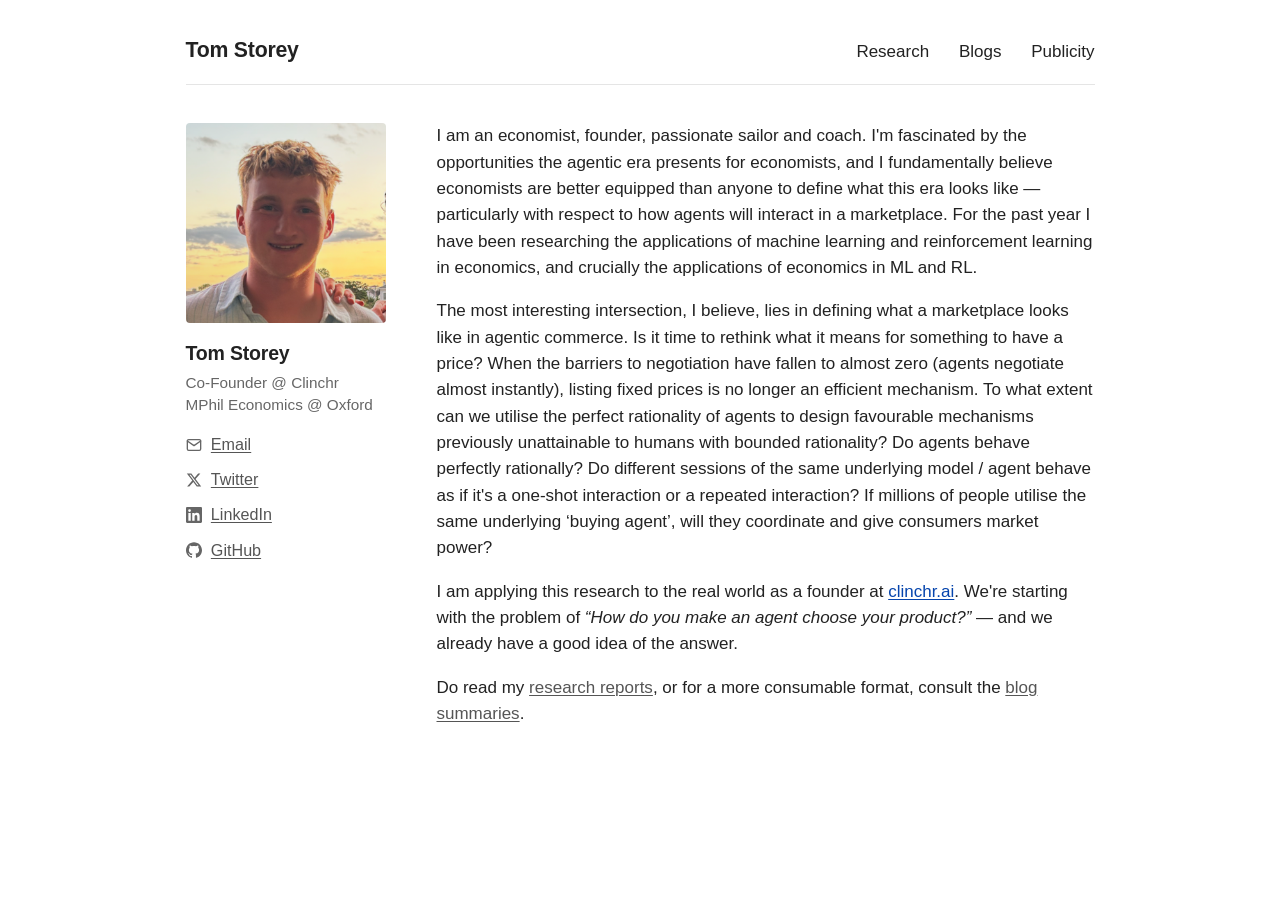
==== index.html @ 25d8ff37 "Homepage design - other pages saved for later date" ====
<!doctype html>
<html lang="en">
<head>
  <meta charset="utf-8">
  <meta name="viewport" content="width=device-width, initial-scale=1">
  <title>Tom Storey</title>
  <meta name="description" content="Tom Storey — Co-Founder at Clinchr, MPhil Economics at Oxford. Researching the intersection of economics, machine learning, and agentic commerce.">
  <link rel="stylesheet" href="style.css">
</head>
<body>
  <div class="container">

    <header class="site-header">
      <div class="site-name"><a href="index.html">Tom Storey</a></div>
      <nav class="site-nav">
        <a href="research.html">Research</a>
        <a href="blogs.html">Blogs</a>
        <a href="publicity.html">Publicity</a>
      </nav>
    </header>

    <div class="layout">

      <aside class="sidebar">
        <img src="images/profile.jpg" alt="Tom Storey">
        <p class="name">Tom Storey</p>
        <p class="roles">
          <span>Co-Founder @ Clinchr</span>
          <span>MPhil Economics @ Oxford</span>
        </p>
        <ul>
          <li>
            <a href="mailto:tom@clinchr.ai">
              <svg xmlns="http://www.w3.org/2000/svg" width="16" height="16" viewBox="0 0 24 24" fill="none" stroke="currentColor" stroke-width="2" stroke-linecap="round" stroke-linejoin="round" aria-hidden="true"><path d="M4 4h16c1.1 0 2 .9 2 2v12c0 1.1-.9 2-2 2H4c-1.1 0-2-.9-2-2V6c0-1.1.9-2 2-2z"/><polyline points="22,6 12,13 2,6"/></svg>
              Email
            </a>
          </li>
          <li>
            <a href="https://x.com/TomStoreyEcon">
              <svg xmlns="http://www.w3.org/2000/svg" width="16" height="16" viewBox="0 0 24 24" fill="currentColor" aria-hidden="true"><path d="M18.244 2.25h3.308l-7.227 8.26 8.502 11.24H16.17l-5.214-6.817L4.99 21.75H1.68l7.73-8.835L1.254 2.25H8.08l4.713 6.231zm-1.161 17.52h1.833L7.084 4.126H5.117z"/></svg>
              Twitter
            </a>
          </li>
          <li>
            <a href="https://www.linkedin.com/in/tom-storey1">
              <svg xmlns="http://www.w3.org/2000/svg" width="16" height="16" viewBox="0 0 24 24" fill="currentColor" aria-hidden="true"><path d="M20.447 20.452h-3.554v-5.569c0-1.328-.027-3.037-1.852-3.037-1.853 0-2.136 1.445-2.136 2.939v5.667H9.351V9h3.414v1.561h.046c.477-.9 1.637-1.85 3.37-1.85 3.601 0 4.267 2.37 4.267 5.455v6.286zM5.337 7.433a2.062 2.062 0 01-2.063-2.065 2.063 2.063 0 112.063 2.065zm1.782 13.019H3.555V9h3.564v11.452zM22.225 0H1.771C.792 0 0 .774 0 1.729v20.542C0 23.227.792 24 1.771 24h20.451C23.2 24 24 23.227 24 22.271V1.729C24 .774 23.2 0 22.222 0h.003z"/></svg>
              LinkedIn
            </a>
          </li>
          <li>
            <a href="https://github.com/t-storey">
              <svg xmlns="http://www.w3.org/2000/svg" width="16" height="16" viewBox="0 0 24 24" fill="currentColor" aria-hidden="true"><path d="M12 .297c-6.63 0-12 5.373-12 12 0 5.303 3.438 9.8 8.205 11.385.6.113.82-.258.82-.577 0-.285-.01-1.04-.015-2.04-3.338.724-4.042-1.61-4.042-1.61C4.422 18.07 3.633 17.7 3.633 17.7c-1.087-.744.084-.729.084-.729 1.205.084 1.838 1.236 1.838 1.236 1.07 1.835 2.809 1.305 3.495.998.108-.776.417-1.305.76-1.605-2.665-.3-5.466-1.332-5.466-5.93 0-1.31.465-2.38 1.235-3.22-.135-.303-.54-1.523.105-3.176 0 0 1.005-.322 3.3 1.23.96-.267 1.98-.399 3-.405 1.02.006 2.04.138 3 .405 2.28-1.552 3.285-1.23 3.285-1.23.645 1.653.24 2.873.12 3.176.765.84 1.23 1.91 1.23 3.22 0 4.61-2.805 5.625-5.475 5.92.42.36.81 1.096.81 2.22 0 1.606-.015 2.896-.015 3.286 0 .315.21.69.825.57C20.565 22.092 24 17.592 24 12.297c0-6.627-5.373-12-12-12"/></svg>
              GitHub
            </a>
          </li>
        </ul>
      </aside>

      <main>
        <p>
          I am an economist, founder, passionate sailor and coach. I'm fascinated by
          the opportunities the agentic era presents for economists, and I
          fundamentally believe economists are better equipped than anyone to define
          what this era looks like &mdash; particularly with respect to how agents
          will interact in a marketplace. For the past year I have been researching
          the applications of machine learning and reinforcement learning in
          economics, and crucially the applications of economics in ML and RL.
        </p>

        <p>
          The most interesting intersection, I believe, lies in defining what a
          marketplace looks like in agentic commerce. Is it time to rethink what it
          means for something to have a price? When the barriers to negotiation have
          fallen to almost zero (agents negotiate almost instantly), listing fixed
          prices is no longer an efficient mechanism. To what extent can we utilise
          the perfect rationality of agents to design favourable mechanisms
          previously unattainable to humans with bounded rationality? Do agents
          behave perfectly rationally? Do different sessions of the same underlying
          model / agent behave as if it's a one-shot interaction or a repeated
          interaction? If millions of people utilise the same underlying
          &lsquo;buying agent&rsquo;, will they coordinate and give consumers
          market power?
        </p>

        <p>
          I am applying this research to the real world as a founder at
          <a href="https://clinchr.ai" class="link-blue">clinchr.ai</a>. We're starting
          with the problem of <em>&ldquo;How do you make an agent choose your
          product?&rdquo;</em> &mdash; and we already have a good idea of the answer.
        </p>

        <p>
          Do read my <a href="research.html">research reports</a>, or for a more
          consumable format, consult the <a href="blogs.html">blog summaries</a>.
        </p>
      </main>

    </div>

  </div>
</body>
</html>
---- style.css ----
/* Tom Storey — personal site
   Minimalist academic layout with left sidebar (à la Maximilian Kasy / DiTraglia) */

:root {
  --text: #222;
  --muted: #666;
  --link: #555;
  --link-hover: #111;
  --rule: #e5e5e5;
  --bg: #ffffff;
  --max-width: 960px;
  --sidebar-width: 200px;
}

* { box-sizing: border-box; }

html, body {
  margin: 0;
  padding: 0;
  background: var(--bg);
  color: var(--text);
  font-family: -apple-system, BlinkMacSystemFont, "Segoe UI", Helvetica, Arial, sans-serif;
  font-size: 17px;
  line-height: 1.55;
  -webkit-font-smoothing: antialiased;
}

.container {
  max-width: var(--max-width);
  margin: 0 auto;
  padding: 2rem 1.5rem 3rem;
}

/* Header */
.site-header {
  display: flex;
  flex-wrap: wrap;
  align-items: baseline;
  justify-content: space-between;
  gap: 1rem;
  padding-bottom: 1rem;
  border-bottom: 1px solid var(--rule);
  margin-bottom: 2.25rem;
}

.site-name {
  font-size: 1.25rem;
  font-weight: 600;
  letter-spacing: -0.01em;
}

.site-name a {
  color: var(--text);
  text-decoration: none;
}

.site-nav {
  display: flex;
  gap: 1.75rem;
  font-size: 1rem;
}

.site-nav a {
  color: var(--text);
  text-decoration: none;
}

.site-nav a:hover { color: var(--link-hover); text-decoration: underline; }
.site-nav a.active { font-weight: 600; }

/* Two-column layout: sidebar + main */
.layout {
  display: grid;
  grid-template-columns: var(--sidebar-width) 1fr;
  gap: 3rem;
  align-items: start;
}

/* Sidebar */
.sidebar {
  font-size: 0.95rem;
}

.sidebar img {
  width: 100%;
  aspect-ratio: 1 / 1;
  object-fit: cover;
  border-radius: 4px;
  background: #f2f2f2;
  display: block;
}

.sidebar .name {
  margin: 0.85rem 0 0.25rem;
  font-size: 1.15rem;
  font-weight: 600;
  letter-spacing: -0.01em;
  color: var(--text);
}

.sidebar .roles {
  margin: 0 0 1rem;
  color: var(--muted);
  font-size: 0.9rem;
  line-height: 1.4;
}

.sidebar .roles span { display: block; }

.sidebar ul {
  list-style: none;
  padding: 0;
  margin: 0;
  display: flex;
  flex-direction: column;
  gap: 0.45rem;
}

.sidebar li a {
  display: inline-flex;
  align-items: center;
  gap: 0.55rem;
  color: var(--link);
  text-decoration: underline;
  text-underline-offset: 2px;
}

.sidebar li a:hover { color: var(--link-hover); }
.sidebar li a:visited { color: var(--link); }

.sidebar svg {
  flex: 0 0 auto;
  color: var(--muted);
}

/* Main content links */
main a {
  color: var(--link);
  text-decoration: underline;
  text-underline-offset: 2px;
}

main a:hover    { color: var(--link-hover); }
main a:visited  { color: var(--link); }

main a.link-blue,
main a.link-blue:visited { color: #0645ad; }
main a.link-blue:hover   { color: #0b0080; }

main p { margin: 0 0 1rem; }

main h2 {
  font-size: 1.25rem;
  margin: 0 0 0.75rem;
  font-weight: 600;
  letter-spacing: -0.01em;
}

main h3 {
  font-size: 1.05rem;
  margin: 1.5rem 0 0.5rem;
  font-weight: 600;
}

/* Mobile */
@media (max-width: 720px) {
  body { font-size: 16px; }
  .container { padding: 1.5rem 1rem 2rem; }

  .layout {
    grid-template-columns: 1fr;
    gap: 2rem;
  }

  .sidebar {
    max-width: 260px;
    margin: 0 auto;
    text-align: center;
  }

  .sidebar ul {
    align-items: center;
  }

  .site-header {
    flex-direction: column;
    align-items: flex-start;
    gap: 0.5rem;
  }

  .site-nav { gap: 1.25rem; }
}
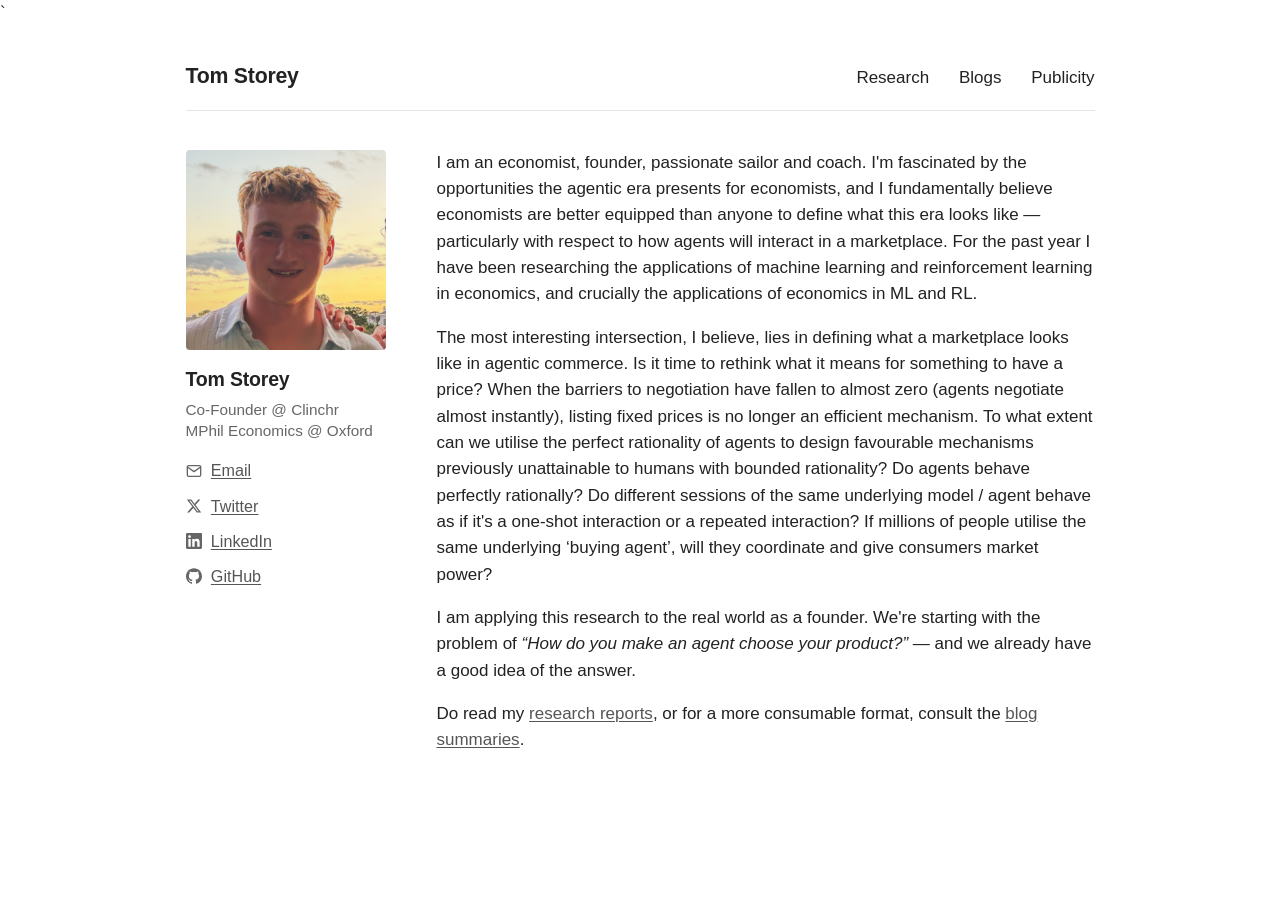
==== commit d6d35d79: "small change" ====
--- a/index.html
+++ b/index.html
@@ -1,4 +1,4 @@
-<!doctype html>
+`<!doctype html>
 <html lang="en">
 <head>
   <meta charset="utf-8">
@@ -83,8 +83,7 @@
         </p>
 
         <p>
-          I am applying this research to the real world as a founder at
-          <a href="https://clinchr.ai" class="link-blue">clinchr.ai</a>. We're starting
+          I am applying this research to the real world as a founder. We're starting
           with the problem of <em>&ldquo;How do you make an agent choose your
           product?&rdquo;</em> &mdash; and we already have a good idea of the answer.
         </p>
